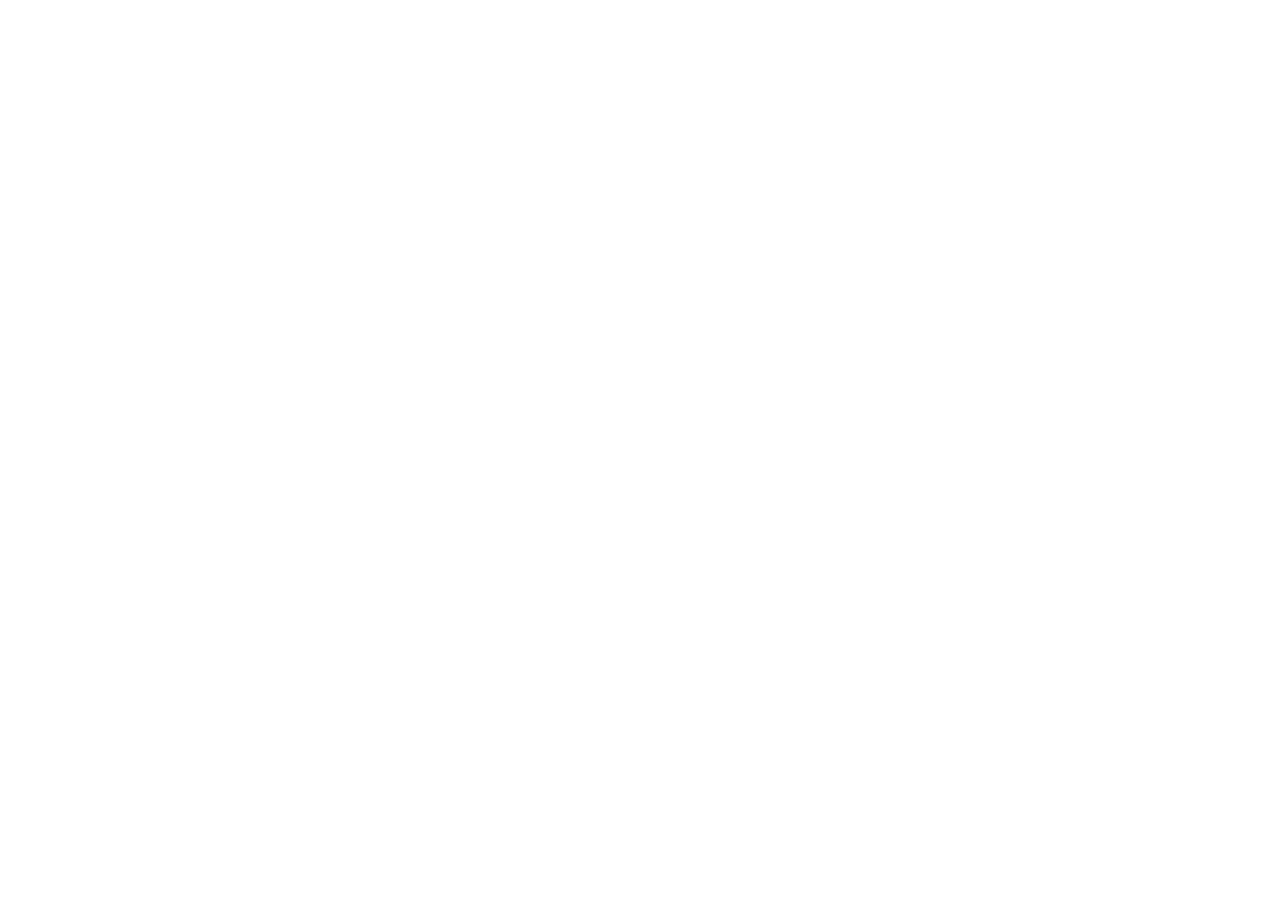
==== index.html @ 6ee4ad56 "1" ====
<!doctype html>
<html lang="en">
  <head>
    <meta charset="UTF-8" />
    <meta name="viewport" content="width=device-width, initial-scale=1.0" />
    <title>midterm</title>
    <link rel="stylesheet" href="style.css" />
  </head>
  <body></body>
</html>
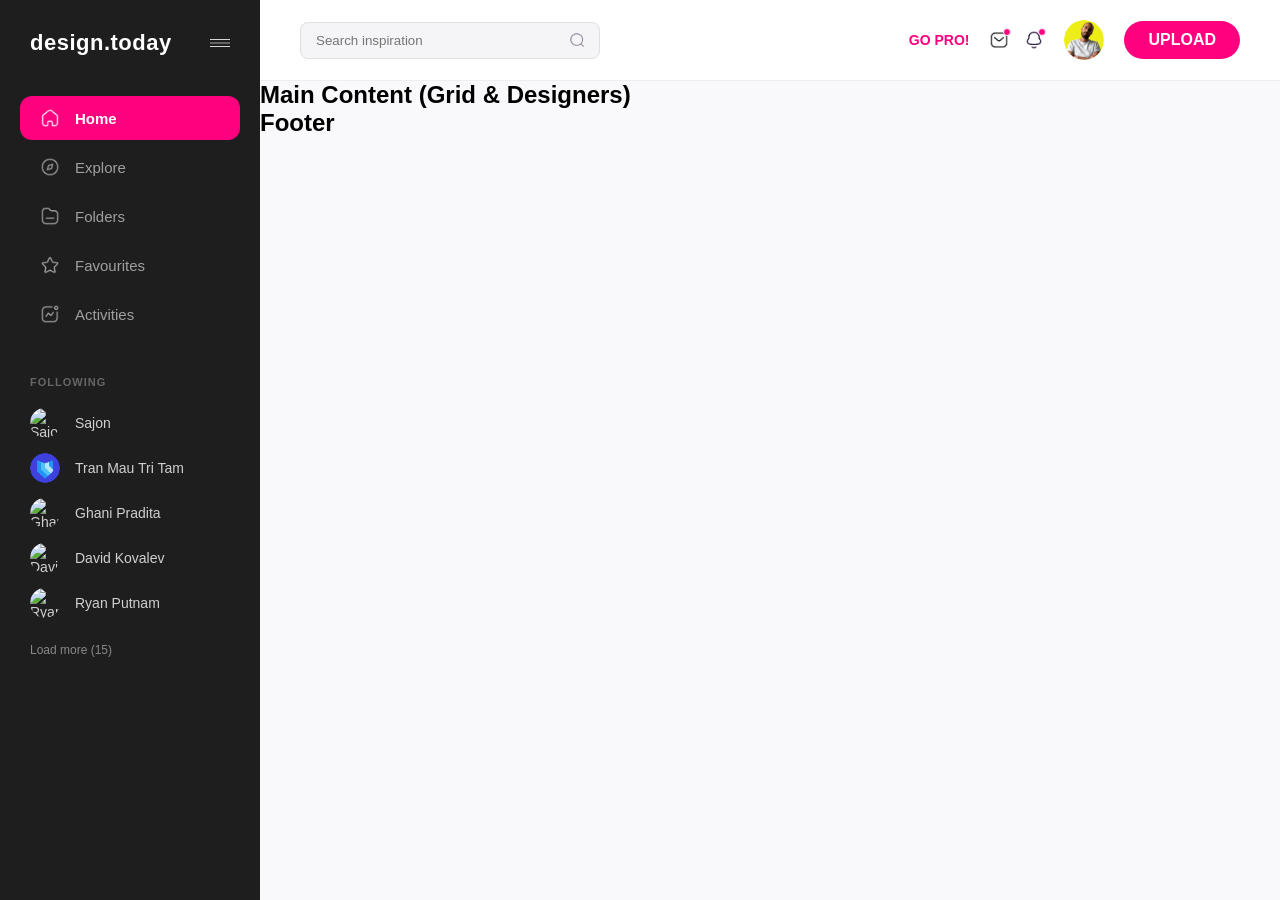
==== commit 9bbf900e: "2" ====
--- a/index.html
+++ b/index.html
@@ -3,8 +3,163 @@
   <head>
     <meta charset="UTF-8" />
     <meta name="viewport" content="width=device-width, initial-scale=1.0" />
-    <title>midterm</title>
+    <title>Design.today - Midterm Project</title>
+
+    <meta
+      name="description"
+      content="Discover the best UI/UX design components, mobile applications, and top designers around the world on Design.today."
+    />
+    <meta
+      name="keywords"
+      content="design, ui, ux, web design, app design, top designers, inspiration"
+    />
+    <meta name="robots" content="index, follow" />
+
+    <meta property="og:type" content="website" />
+    <meta property="og:url" content="https://design.today/" />
+    <!-- დიზაინ თუდეიში მერე უნდა დავამატო ფოტოს ლინკი არ დამავიწყდეს -->
+    <meta property="og:title" content="Design.today - Midterm Project" />
+    <meta
+      property="og:description"
+      content="Discover the best UI/UX design components, mobile applications, and top designers around the world."
+    />
+    <meta
+      property="og:image"
+      content="https://design.today/assets/preview.jpg"
+    />
+    <meta property="og:site_name" content="Design.today" />
+
     <link rel="stylesheet" href="style.css" />
   </head>
-  <body></body>
+  <body>
+    <div class="page-container">
+      <aside class="sidebar">
+        <div class="logo-wrapper">
+          <h2 class="logo">design.today</h2>
+          <img src="images/menu-icon.png" alt="menu" class="menu-icon" />
+        </div>
+        <nav class="main-nav">
+          <ul>
+            <li>
+              <a href="#" class="active">
+                <img src="images/home.png" alt="home" />
+                <span>Home</span>
+              </a>
+            </li>
+            <li>
+              <a href="#">
+                <img src="images/explore.png" alt="explore" />
+                <span>Explore</span>
+              </a>
+            </li>
+            <li>
+              <a href="#">
+                <img src="images/folders.png" alt="folders" />
+                <span>Folders</span>
+              </a>
+            </li>
+            <li>
+              <a href="#">
+                <img src="images/favourites.png" alt="favourites" />
+                <span>Favourites</span>
+              </a>
+            </li>
+            <li>
+              <a href="#">
+                <img src="images/activities.png" alt="activities" />
+                <span>Activities</span>
+              </a>
+            </li>
+          </ul>
+        </nav>
+        <div class="following-section">
+          <h3 class="section-title">FOLLOWING</h3>
+          <ul>
+            <li>
+              <a href="#">
+                <img src="images/sajon.png" alt="Sajon" />
+                <span>Sajon</span>
+              </a>
+            </li>
+            <li>
+              <a href="#">
+                <img src="images/tran.png" alt="tran" />
+                <span>Tran Mau Tri Tam</span>
+              </a>
+            </li>
+            <li>
+              <a href="#">
+                <img src="images/ghani.png" alt="Ghani" />
+                <span>Ghani Pradita</span>
+              </a>
+            </li>
+            <li>
+              <a href="#">
+                <img src="images/david.png" alt="David" />
+                <span>David Kovalev</span>
+              </a>
+            </li>
+            <li>
+              <a href="#">
+                <img src="images/ryan.png" alt="Ryan" />
+                <span>Ryan Putnam</span>
+              </a>
+            </li>
+          </ul>
+          <a href="#" class="load-more">Load more (15)</a>
+        </div>
+      </aside>
+
+      <div class="content-wrapper">
+        <header class="top-header">
+          <div class="search-box">
+            <input type="text" placeholder="Search inspiration" />
+            <img
+              src="images/searchicon.png"
+              alt="searchicon"
+              class="search-icon-img"
+            />
+          </div>
+
+          <div class="header-actions">
+            <a href="#" class="go-pro-link">GO PRO!</a>
+
+            <!-- გო პროს რომ ვაჭერ მეორე გვერდზე უნდა გადადიოდეს არ დამავიწყდეს!! -->
+
+            <div class="header-icons">
+              <a href="#" class="icon-link notification-wrapper">
+                <img src="images/mail.png" alt="mail" />
+                <span class="badge"></span>
+              </a>
+
+              <a href="#" class="icon-link notification-wrapper">
+                <img src="images/ring.png" alt="ring" />
+                <span class="badge"></span>
+              </a>
+            </div>
+
+            <img
+              src="images/avatar.png"
+              alt="User Profile"
+              class="user-avatar"
+            />
+            <label for="file-upload" class="upload-btn">UPLOAD</label>
+            <input
+              type="file"
+              id="file-upload"
+              accept="image/*"
+              style="display: none"
+            />
+          </div>
+        </header>
+        <main class="main-content">
+          <h2>Main Content (Grid & Designers)</h2>
+        </main>
+
+        <footer class="main-footer">
+          <h2>Footer</h2>
+        </footer>
+      </div>
+    </div>
+  </body>
 </html>
--- a/style.css
+++ b/style.css
@@ -0,0 +1,228 @@
+* {
+  padding: 0;
+  margin: 0;
+  box-sizing: border-box;
+}
+
+.page-container {
+  display: flex;
+  min-height: 100vh;
+  font-family: sans-serif;
+}
+.sidebar {
+  width: 260px;
+  background-color: #1e1e1f;
+  color: #ffffff;
+  padding: 30px 20px;
+  display: flex;
+  flex-direction: column;
+  .logo-wrapper {
+    display: flex;
+    justify-content: space-between;
+    align-items: center;
+    margin-bottom: 40px;
+    padding: 0 10px;
+
+    .logo {
+      font-size: 22px;
+      font-weight: bold;
+      letter-spacing: 0.5px;
+    }
+    .menu-icon {
+      width: 20px;
+      cursor: pointer;
+    }
+  }
+  .main-nav {
+    ul {
+      list-style: none;
+      display: flex;
+      flex-direction: column;
+      gap: 5px;
+      li {
+        a {
+          display: flex;
+          align-items: center;
+          gap: 15px;
+          text-decoration: none;
+          color: #a0a0a0;
+          font-size: 15px;
+          padding: 12px 20px;
+          border-radius: 12px;
+          transition: all 0.3s ease;
+          img {
+            width: 20px;
+            height: 20px;
+            opacity: 0.6;
+          }
+          &:hover {
+            color: #ffffff;
+            background-color: #2a2a2c;
+            img {
+              opacity: 1;
+            }
+          }
+          &.active {
+            background-color: #ff007f;
+            color: #ffffff;
+            font-weight: bold;
+            img {
+              opacity: 1;
+              filter: brightness(0) invert(1);
+            }
+          }
+        }
+      }
+    }
+  }
+  .following-section {
+    margin-top: 40px;
+    padding: 0 10px;
+    .section-title {
+      font-size: 11px;
+      color: #666666;
+      margin-bottom: 20px;
+      letter-spacing: 1px;
+    }
+    ul {
+      list-style: none;
+      display: flex;
+      flex-direction: column;
+      gap: 15px;
+      li {
+        a {
+          display: flex;
+          align-items: center;
+          gap: 15px;
+          text-decoration: none;
+          color: #d0d0d0;
+          font-size: 14px;
+          transition: color 0.2s;
+          img {
+            width: 30px;
+            height: 30px;
+            border-radius: 50%;
+            object-fit: cover;
+          }
+          &:hover {
+            color: #ffffff;
+          }
+        }
+      }
+    }
+    .load-more {
+      display: inline-block;
+      margin-top: 25px;
+      color: #888888;
+      font-size: 12px;
+      text-decoration: none;
+      transition: color 0.2s;
+      &:hover {
+        color: #ffffff;
+      }
+    }
+  }
+}
+
+.content-wrapper {
+  flex: 1;
+  display: flex;
+  flex-direction: column;
+  background-color: #f9f9fb;
+}
+
+.top-header {
+  display: flex;
+  justify-content: space-between;
+  align-items: center;
+  padding: 20px 40px;
+  background-color: #ffffff;
+  border-bottom: 1px solid #eeeeee;
+
+  .search-box {
+    position: relative;
+    display: flex;
+    align-items: center;
+
+    input {
+      width: 300px;
+      padding: 10px 40px 10px 15px;
+      border: 1px solid #e0e0e0;
+      border-radius: 8px;
+      background-color: #f5f5f7;
+      outline: none;
+    }
+
+    .search-icon-img {
+      position: absolute;
+      right: 15px;
+      width: 16px;
+      height: 16px;
+      opacity: 0.5;
+    }
+  }
+
+  .header-actions {
+    display: flex;
+    align-items: center;
+    gap: 20px;
+
+    .go-pro-link {
+      color: #ff007f;
+      text-decoration: none;
+      font-weight: bold;
+      font-size: 14px;
+    }
+
+    .header-icons {
+      display: flex;
+      align-items: center;
+      gap: 15px;
+
+      .icon-link {
+        img {
+          width: 20px;
+          height: auto;
+          display: block;
+        }
+      }
+
+      .notification-wrapper {
+        position: relative;
+
+        .badge {
+          position: absolute;
+          top: -2px;
+          right: -2px;
+          width: 8px;
+          height: 8px;
+          background-color: #ff007f;
+          border-radius: 50%;
+          border: 1px solid #ffffff;
+        }
+      }
+    }
+
+    .user-avatar {
+      width: 40px;
+      height: 40px;
+      border-radius: 50%;
+      object-fit: cover;
+    }
+
+    .upload-btn {
+      background-color: #ff007f;
+      color: white;
+      border: none;
+      padding: 10px 24px;
+      border-radius: 20px;
+      font-weight: bold;
+      cursor: pointer;
+      transition: background 0.2s;
+
+      &:hover {
+        background-color: #e0006c;
+      }
+    }
+  }
+}
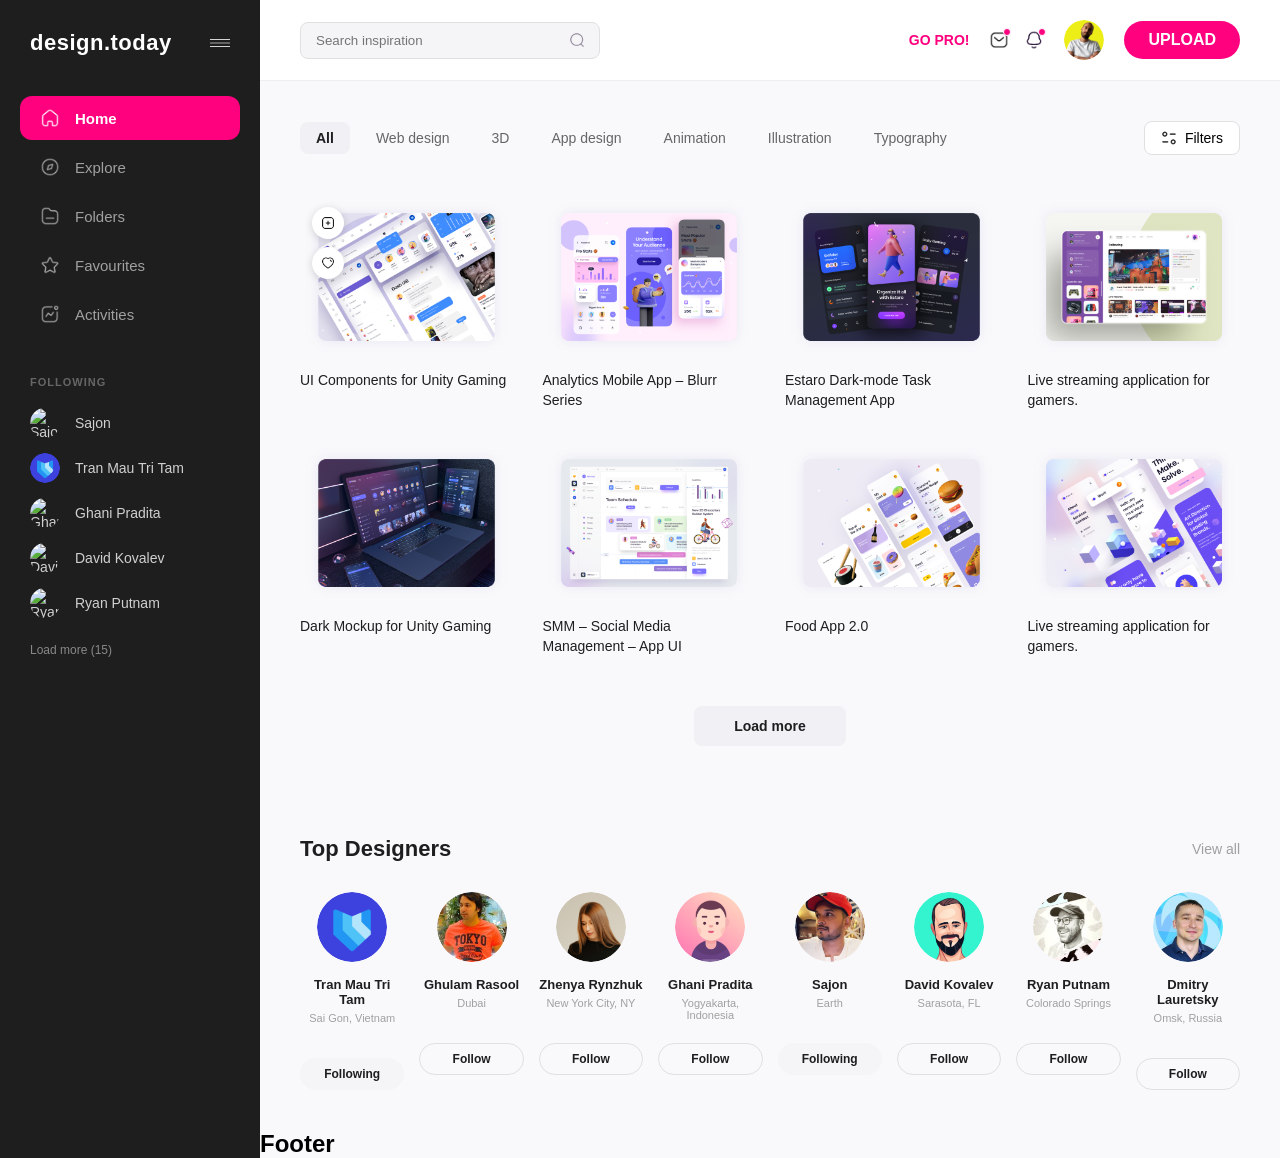
==== commit c193c72b: "დავამთავრე ჰედერი და მეინი" ====
--- a/index.html
+++ b/index.html
@@ -153,9 +153,145 @@
           </div>
         </header>
         <main class="main-content">
-          <h2>Main Content (Grid & Designers)</h2>
+          <div class="filters-bar">
+            <ul class="categories">
+              <li><a href="#" class="active">All</a></li>
+              <li><a href="#">Web design</a></li>
+              <li><a href="#">3D</a></li>
+              <li><a href="#">App design</a></li>
+              <li><a href="#">Animation</a></li>
+              <li><a href="#">Illustration</a></li>
+              <li><a href="#">Typography</a></li>
+            </ul>
+            <button class="filters-btn">
+              <img src="images/filter-icon.png" alt="Filters" /> Filters
+            </button>
+          </div>
+          <div class="projects-grid">
+            <div class="project-card">
+              <div class="image-container">
+                <img src="images/project1.png" alt="UI Components" />
+                <div class="card-actions">
+                  <button class="action-btn">
+                    <img src="images/plus-icon.png" alt="Add" />
+                  </button>
+                  <button class="action-btn">
+                    <img src="images/heart-icon.png" alt="Like" />
+                  </button>
+                </div>
+              </div>
+              <p class="project-title">UI Components for Unity Gaming</p>
+            </div>
+            <div class="project-card">
+              <div class="image-container">
+                <img src="images/project2.png" alt="Analytics Mobile App" />
+              </div>
+              <p class="project-title">Analytics Mobile App – Blurr Series</p>
+            </div>
+            <div class="project-card">
+              <div class="image-container">
+                <img src="images/project3.png" alt="Task Management App" />
+              </div>
+              <p class="project-title">Estaro Dark-mode Task Management App</p>
+            </div>
+            <div class="project-card">
+              <div class="image-container">
+                <img src="images/project4.png" alt="Live streaming app" />
+              </div>
+              <p class="project-title">
+                Live streaming application for gamers.
+              </p>
+            </div>
+            <div class="project-card">
+              <div class="image-container">
+                <img src="images/project5.png" alt="Dark Mockup" />
+              </div>
+              <p class="project-title">Dark Mockup for Unity Gaming</p>
+            </div>
+            <div class="project-card">
+              <div class="image-container">
+                <img src="images/project6.png" alt="Social Media Management" />
+              </div>
+              <p class="project-title">
+                SMM – Social Media Management – App UI
+              </p>
+            </div>
+            <div class="project-card">
+              <div class="image-container">
+                <img src="images/project7.png" alt="Food App" />
+              </div>
+              <p class="project-title">Food App 2.0</p>
+            </div>
+            <div class="project-card">
+              <div class="image-container">
+                <img src="images/project8.png" alt="Live streaming" />
+              </div>
+              <p class="project-title">
+                Live streaming application for gamers.
+              </p>
+            </div>
+          </div>
+          <div class="load-more-container">
+            <button class="btn-load-more">Load more</button>
+          </div>
+          <section class="top-designers">
+            <div class="section-header">
+              <h2>Top Designers</h2>
+              <a href="#" class="view-all">View all</a>
+            </div>
+
+            <div class="designers-list">
+              <div class="designer-card">
+                <img src="images/designer1.png" alt="Tran Mau Tri Tam" />
+                <h4>Tran Mau Tri Tam</h4>
+                <p>Sai Gon, Vietnam</p>
+                <button class="btn-following">Following</button>
+              </div>
+              <div class="designer-card">
+                <img src="images/designer2.png" alt="Ghulam Rasool" />
+                <h4>Ghulam Rasool</h4>
+                <p>Dubai</p>
+                <button class="btn-follow">Follow</button>
+              </div>
+              <div class="designer-card">
+                <img src="images/designer3.png" alt="Zhenya Rynzhuk" />
+                <h4>Zhenya Rynzhuk</h4>
+                <p>New York City, NY</p>
+                <button class="btn-follow">Follow</button>
+              </div>
+              <div class="designer-card">
+                <img src="images/designer4.png" alt="Ghani Pradita" />
+                <h4>Ghani Pradita</h4>
+                <p>Yogyakarta, Indonesia</p>
+                <button class="btn-follow">Follow</button>
+              </div>
+              <div class="designer-card">
+                <img src="images/designer5.png" alt="Sajon" />
+                <h4>Sajon</h4>
+                <p>Earth</p>
+                <button class="btn-following">Following</button>
+              </div>
+              <div class="designer-card">
+                <img src="images/designer6.png" alt="David Kovalev" />
+                <h4>David Kovalev</h4>
+                <p>Sarasota, FL</p>
+                <button class="btn-follow">Follow</button>
+              </div>
+              <div class="designer-card">
+                <img src="images/designer7.png" alt="Ryan Putnam" />
+                <h4>Ryan Putnam</h4>
+                <p>Colorado Springs</p>
+                <button class="btn-follow">Follow</button>
+              </div>
+              <div class="designer-card">
+                <img src="images/designer8.png" alt="Dmitry Lauretsky" />
+                <h4>Dmitry Lauretsky</h4>
+                <p>Omsk, Russia</p>
+                <button class="btn-follow">Follow</button>
+              </div>
+            </div>
+          </section>
         </main>
-
         <footer class="main-footer">
           <h2>Footer</h2>
         </footer>
--- a/style.css
+++ b/style.css
@@ -9,6 +9,7 @@
   min-height: 100vh;
   font-family: sans-serif;
 }
+
 .sidebar {
   width: 260px;
   background-color: #1e1e1f;
@@ -16,6 +17,7 @@
   padding: 30px 20px;
   display: flex;
   flex-direction: column;
+
   .logo-wrapper {
     display: flex;
     justify-content: space-between;
@@ -28,17 +30,20 @@
       font-weight: bold;
       letter-spacing: 0.5px;
     }
+
     .menu-icon {
       width: 20px;
       cursor: pointer;
     }
   }
+
   .main-nav {
     ul {
       list-style: none;
       display: flex;
       flex-direction: column;
       gap: 5px;
+
       li {
         a {
           display: flex;
@@ -50,22 +55,27 @@
           padding: 12px 20px;
           border-radius: 12px;
           transition: all 0.3s ease;
+
           img {
             width: 20px;
             height: 20px;
             opacity: 0.6;
           }
+
           &:hover {
             color: #ffffff;
             background-color: #2a2a2c;
+
             img {
               opacity: 1;
             }
           }
+
           &.active {
             background-color: #ff007f;
             color: #ffffff;
             font-weight: bold;
+
             img {
               opacity: 1;
               filter: brightness(0) invert(1);
@@ -75,20 +85,24 @@
       }
     }
   }
+
   .following-section {
     margin-top: 40px;
     padding: 0 10px;
+
     .section-title {
       font-size: 11px;
       color: #666666;
       margin-bottom: 20px;
       letter-spacing: 1px;
     }
+
     ul {
       list-style: none;
       display: flex;
       flex-direction: column;
       gap: 15px;
+
       li {
         a {
           display: flex;
@@ -98,18 +112,21 @@
           color: #d0d0d0;
           font-size: 14px;
           transition: color 0.2s;
+
           img {
             width: 30px;
             height: 30px;
             border-radius: 50%;
             object-fit: cover;
           }
+
           &:hover {
             color: #ffffff;
           }
         }
       }
     }
+
     .load-more {
       display: inline-block;
       margin-top: 25px;
@@ -117,6 +134,7 @@
       font-size: 12px;
       text-decoration: none;
       transition: color 0.2s;
+
       &:hover {
         color: #ffffff;
       }
@@ -179,12 +197,10 @@
       align-items: center;
       gap: 15px;
 
-      .icon-link {
-        img {
-          width: 20px;
-          height: auto;
-          display: block;
-        }
+      .icon-link img {
+        width: 20px;
+        height: auto;
+        display: block;
       }
 
       .notification-wrapper {
@@ -226,3 +242,228 @@
     }
   }
 }
+.main-content {
+  padding: 40px;
+  display: flex;
+  flex-direction: column;
+  gap: 40px;
+
+  .filters-bar {
+    display: flex;
+    justify-content: space-between;
+    align-items: center;
+
+    .categories {
+      list-style: none;
+      display: flex;
+      gap: 10px;
+
+      li a {
+        text-decoration: none;
+        color: #666666;
+        font-size: 14px;
+        font-weight: 500;
+        padding: 8px 16px;
+        border-radius: 8px;
+        transition:
+          background-color 0.2s,
+          color 0.2s;
+
+        &.active {
+          background-color: #f0f0f5;
+          color: #1e1e1f;
+          font-weight: bold;
+        }
+
+        &:hover:not(.active) {
+          color: #1e1e1f;
+          background-color: #f9f9fb;
+        }
+      }
+    }
+
+    .filters-btn {
+      display: flex;
+      align-items: center;
+      gap: 8px;
+      background-color: #ffffff;
+      border: 1px solid #e0e0e0;
+      padding: 8px 16px;
+      border-radius: 8px;
+      font-size: 14px;
+      cursor: pointer;
+
+      img {
+        width: 16px;
+      }
+    }
+  }
+
+  .projects-grid {
+    display: grid;
+    grid-template-columns: repeat(4, 1fr);
+    gap: 30px;
+
+    .project-card {
+      display: flex;
+      flex-direction: column;
+
+      .image-container {
+        width: 100%;
+        position: relative;
+        border-radius: 12px;
+        overflow: hidden;
+
+        img {
+          width: 100%;
+          height: 100%;
+          display: block;
+          object-fit: cover;
+        }
+
+        .card-actions {
+          position: absolute;
+          top: 12px;
+          left: 12px;
+          z-index: 10;
+          display: flex;
+          flex-direction: column;
+          gap: 8px;
+
+          .action-btn {
+            width: 32px;
+            height: 32px;
+            border-radius: 50%;
+            background-color: #ffffff;
+            border: none;
+            display: flex;
+            align-items: center;
+            justify-content: center;
+            cursor: pointer;
+            box-shadow: 0 2px 8px rgba(0, 0, 0, 0.15);
+            transition: transform 0.2s ease;
+
+            img {
+              width: 14px;
+              height: 14px;
+            }
+
+            &:hover {
+              transform: scale(1.1);
+            }
+          }
+        }
+      }
+
+      .project-title {
+        margin-top: 12px;
+        font-size: 14px;
+        color: #1e1e1f;
+        font-weight: 500;
+        line-height: 1.4;
+      }
+    }
+  }
+
+  .load-more-container {
+    display: flex;
+    justify-content: center;
+    margin-top: 10px;
+
+    .btn-load-more {
+      background-color: #f0f0f5;
+      border: none;
+      padding: 12px 40px;
+      border-radius: 8px;
+      font-weight: 600;
+      color: #1e1e1f;
+      cursor: pointer;
+      font-size: 14px;
+      transition: background-color 0.2s;
+
+      &:hover {
+        background-color: #e0e0e5;
+      }
+    }
+  }
+
+  .top-designers {
+    padding-top: 40px;
+    margin-top: 10px;
+
+    .section-header {
+      display: flex;
+      justify-content: space-between;
+      align-items: center;
+      margin-bottom: 30px;
+
+      h2 {
+        font-size: 22px;
+        color: #1e1e1f;
+      }
+
+      .view-all {
+        color: #a0a0a0;
+        text-decoration: none;
+        font-size: 14px;
+      }
+    }
+
+    .designers-list {
+      display: flex;
+      justify-content: space-between;
+      gap: 15px;
+
+      .designer-card {
+        display: flex;
+        flex-direction: column;
+        align-items: center;
+        text-align: center;
+        flex: 1;
+
+        img {
+          width: 70px;
+          height: 70px;
+          border-radius: 50%;
+          object-fit: cover;
+          margin-bottom: 15px;
+        }
+
+        h4 {
+          font-size: 13px;
+          color: #1e1e1f;
+          margin-bottom: 5px;
+          font-weight: bold;
+        }
+
+        p {
+          font-size: 11px;
+          color: #a0a0a0;
+          margin-bottom: 20px;
+          min-height: 26px;
+        }
+
+        button {
+          width: 100%;
+          padding: 8px 0;
+          border-radius: 20px;
+          font-size: 12px;
+          font-weight: bold;
+          cursor: pointer;
+
+          &.btn-follow {
+            background-color: transparent;
+            border: 1px solid #e0e0e0;
+            color: #1e1e1f;
+          }
+
+          &.btn-following {
+            background-color: #f5f5f7;
+            border: 1px solid transparent;
+            color: #1e1e1f;
+          }
+        }
+      }
+    }
+  }
+}
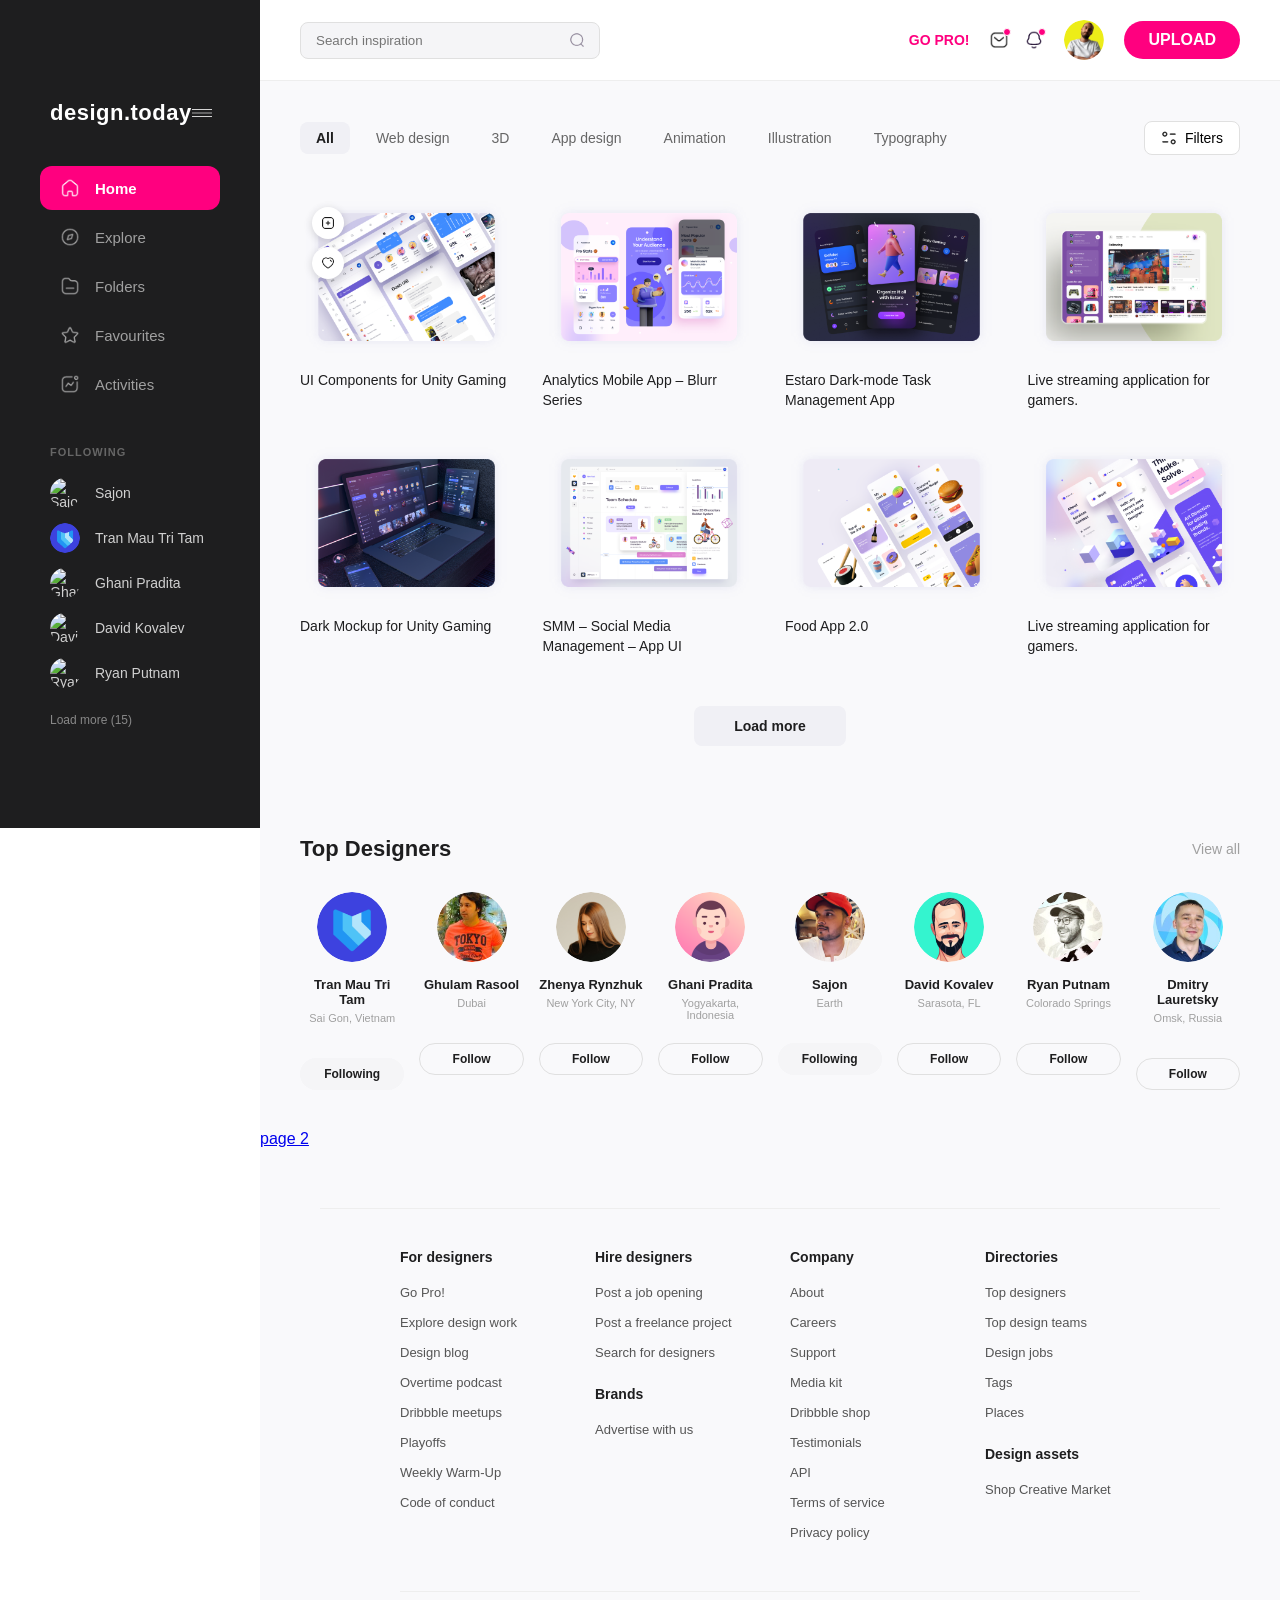
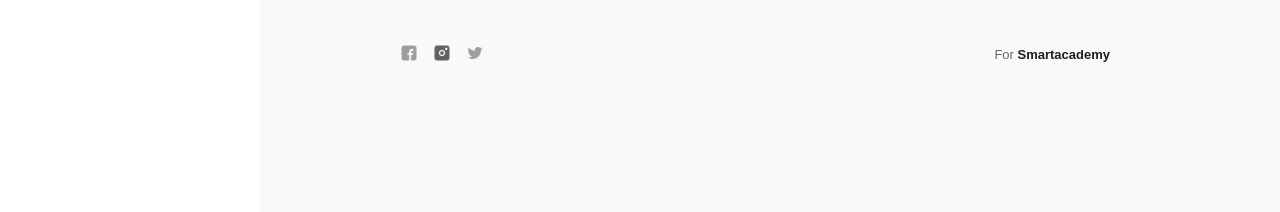
==== commit 265faee7: "test" ====
--- a/index.html
+++ b/index.html
@@ -16,17 +16,17 @@
     <meta name="robots" content="index, follow" />
 
     <meta property="og:type" content="website" />
-    <meta property="og:url" content="https://design.today/" />
+    <meta
+      property="og:url"
+      content="https://github.com/bekamchedlishvili/midterm"
+    />
     <!-- დიზაინ თუდეიში მერე უნდა დავამატო ფოტოს ლინკი არ დამავიწყდეს -->
     <meta property="og:title" content="Design.today - Midterm Project" />
     <meta
       property="og:description"
       content="Discover the best UI/UX design components, mobile applications, and top designers around the world."
     />
-    <meta
-      property="og:image"
-      content="https://design.today/assets/preview.jpg"
-    />
+    <meta property="og:image" content="images/11.jpg" />
     <meta property="og:site_name" content="Design.today" />
 
     <link rel="stylesheet" href="style.css" />
@@ -292,8 +292,77 @@
             </div>
           </section>
         </main>
+        <a class="page2" href="page2.html">page 2</a>
         <footer class="main-footer">
-          <h2>Footer</h2>
+          <div class="footer-columns">
+            <div class="footer-col">
+              <h4>For designers</h4>
+              <ul>
+                <li><a href="#">Go Pro!</a></li>
+                <li><a href="#">Explore design work</a></li>
+                <li><a href="#">Design blog</a></li>
+                <li><a href="#">Overtime podcast</a></li>
+                <li><a href="#">Dribbble meetups</a></li>
+                <li><a href="#">Playoffs</a></li>
+                <li><a href="#">Weekly Warm-Up</a></li>
+                <li><a href="#">Code of conduct</a></li>
+              </ul>
+            </div>
+
+            <div class="footer-col">
+              <h4>Hire designers</h4>
+              <ul>
+                <li><a href="#">Post a job opening</a></li>
+                <li><a href="#">Post a freelance project</a></li>
+                <li><a href="#">Search for designers</a></li>
+              </ul>
+              <h4 class="sub-header">Brands</h4>
+              <ul>
+                <li><a href="#">Advertise with us</a></li>
+              </ul>
+            </div>
+
+            <div class="footer-col">
+              <h4>Company</h4>
+              <ul>
+                <li><a href="#">About</a></li>
+                <li><a href="#">Careers</a></li>
+                <li><a href="#">Support</a></li>
+                <li><a href="#">Media kit</a></li>
+                <li><a href="#">Dribbble shop</a></li>
+                <li><a href="#">Testimonials</a></li>
+                <li><a href="#">API</a></li>
+                <li><a href="#">Terms of service</a></li>
+                <li><a href="#">Privacy policy</a></li>
+              </ul>
+            </div>
+
+            <div class="footer-col">
+              <h4>Directories</h4>
+              <ul>
+                <li><a href="#">Top designers</a></li>
+                <li><a href="#">Top design teams</a></li>
+                <li><a href="#">Design jobs</a></li>
+                <li><a href="#">Tags</a></li>
+                <li><a href="#">Places</a></li>
+              </ul>
+              <h4 class="sub-header">Design assets</h4>
+              <ul>
+                <li><a href="#">Shop Creative Market</a></li>
+              </ul>
+            </div>
+          </div>
+
+          <div class="footer-bottom">
+            <div class="social-icons">
+              <a href="#"><img src="images/facebook.png" alt="Facebook" /></a>
+              <a href="#"><img src="images/instagram.png" alt="Instagram" /></a>
+              <a href="#"><img src="images/twitter.png" alt="Twitter" /></a>
+            </div>
+            <div class="footer-credits">
+              <span>For <strong>Smartacademy</strong></span>
+            </div>
+          </div>
         </footer>
       </div>
     </div>
--- a/style.css
+++ b/style.css
@@ -14,9 +14,10 @@
   width: 260px;
   background-color: #1e1e1f;
   color: #ffffff;
-  padding: 30px 20px;
+  padding: 100px 40px;
   display: flex;
   flex-direction: column;
+  align-self: flex-start;
 
   .logo-wrapper {
     display: flex;
@@ -467,3 +468,82 @@
     }
   }
 }
+.main-footer {
+  margin: 60px;
+  padding: 40px 80px;
+  border-top: 1px solid #eeeeee;
+
+  .footer-columns {
+    display: grid;
+    grid-template-columns: repeat(4, 1fr);
+    gap: 40px;
+    margin-bottom: 50px;
+
+    .footer-col {
+      h4 {
+        font-size: 14px;
+        font-weight: bold;
+        color: #1e1e1f;
+        margin-bottom: 18px;
+
+        &.sub-header {
+          margin-top: 25px;
+        }
+      }
+
+      ul {
+        list-style: none;
+        display: flex;
+        flex-direction: column;
+        gap: 12px;
+
+        li a {
+          text-decoration: none;
+          color: #555555;
+          font-size: 13px;
+          transition: color 0.2s;
+
+          &:hover {
+            color: #1e1e1f;
+          }
+        }
+      }
+    }
+  }
+
+  .footer-bottom {
+    border-top: 1px solid #eeeeee;
+    padding-top: 25px;
+    padding-bottom: 20px;
+    display: flex;
+    justify-content: space-between;
+    align-items: center;
+
+    .social-icons {
+      display: flex;
+      gap: 15px;
+      align-items: center;
+
+      a img {
+        width: 18px;
+        height: 18px;
+        opacity: 0.7;
+        transition: opacity 0.2s ease;
+
+        &:hover {
+          opacity: 1;
+        }
+      }
+    }
+
+    .footer-credits {
+      padding: 30px;
+      font-size: 13px;
+      color: #666666;
+
+      strong {
+        color: #1e1e1f;
+      }
+    }
+  }
+}
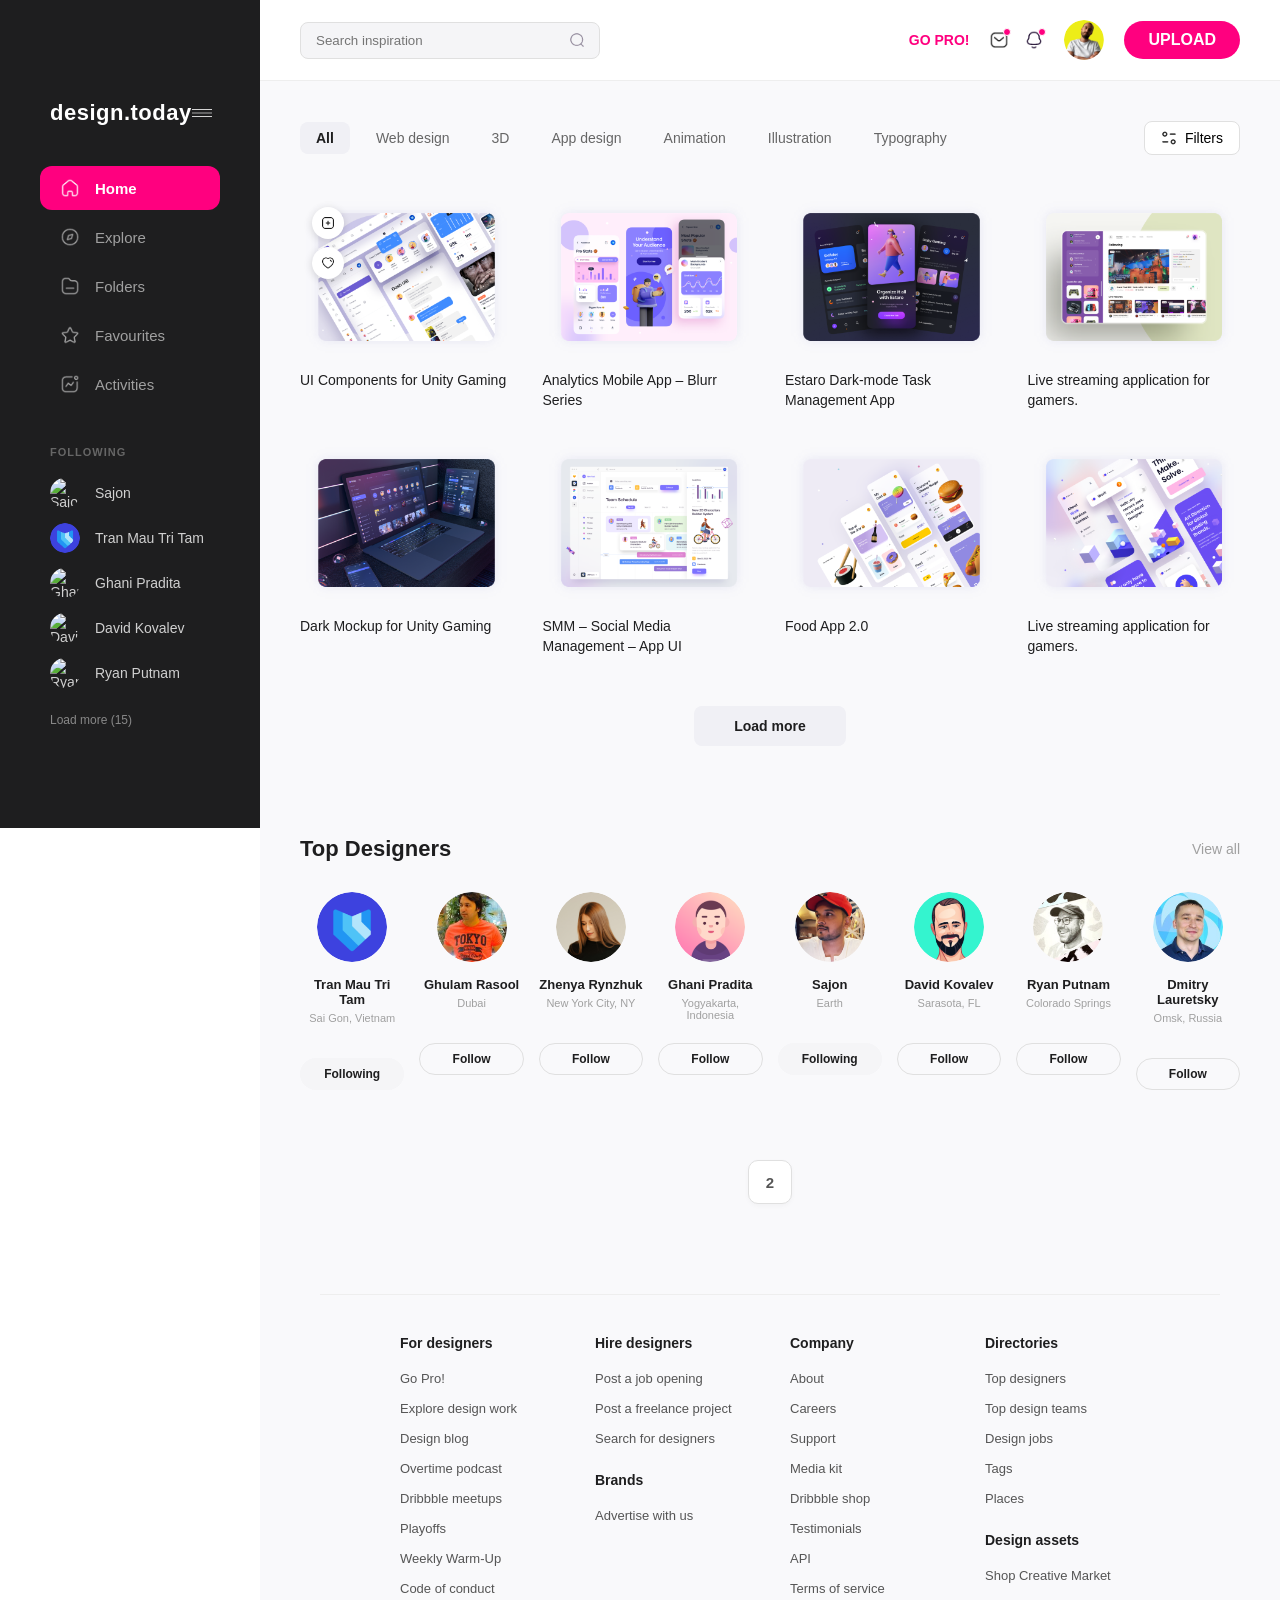
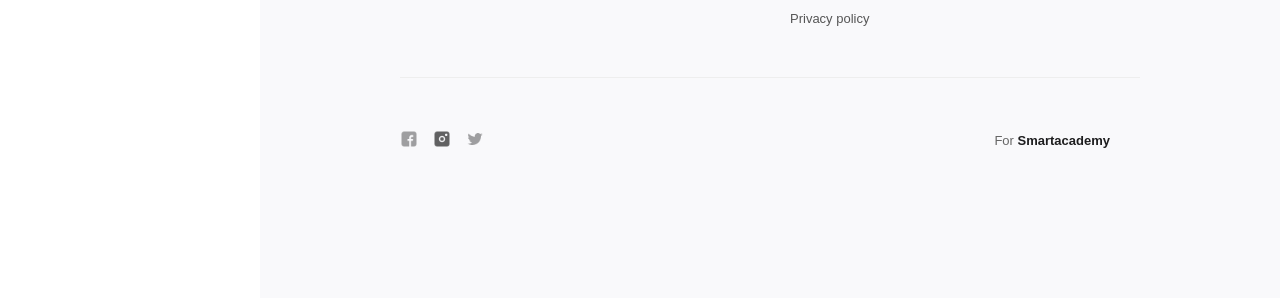
==== commit 25b619b2: "doing page 2" ====
--- a/index.html
+++ b/index.html
@@ -27,6 +27,7 @@
       content="Discover the best UI/UX design components, mobile applications, and top designers around the world."
     />
     <meta property="og:image" content="images/11.jpg" />
+    <meta property="og:image:alt" content="Midterm Project Preview" />
     <meta property="og:site_name" content="Design.today" />
 
     <link rel="stylesheet" href="style.css" />
@@ -41,7 +42,10 @@
         <nav class="main-nav">
           <ul>
             <li>
-              <a href="#" class="active">
+              <a
+                href="https://bekamchedlishvili.github.io/midterm/"
+                class="active"
+              >
                 <img src="images/home.png" alt="home" />
                 <span>Home</span>
               </a>
@@ -122,9 +126,7 @@
           </div>
 
           <div class="header-actions">
-            <a href="#" class="go-pro-link">GO PRO!</a>
-
-            <!-- გო პროს რომ ვაჭერ მეორე გვერდზე უნდა გადადიოდეს არ დამავიწყდეს!! -->
+            <a href="page2.html" class="go-pro-link">GO PRO!</a>
 
             <div class="header-icons">
               <a href="#" class="icon-link notification-wrapper">
@@ -292,7 +294,9 @@
             </div>
           </section>
         </main>
-        <a class="page2" href="page2.html">page 2</a>
+        <div class="page-2">
+          <a class="page2" href="page2.html">2</a>
+        </div>
         <footer class="main-footer">
           <div class="footer-columns">
             <div class="footer-col">
--- a/style.css
+++ b/style.css
@@ -547,3 +547,37 @@
     }
   }
 }
+.page-2 {
+  display: flex;
+  justify-content: center;
+  margin: 30px 0;
+
+  .page2 {
+    display: inline-flex;
+    align-items: center;
+    justify-content: center;
+    width: 44px;
+    height: 44px;
+    text-decoration: none;
+    font-size: 15px;
+    font-weight: 600;
+    color: #555555;
+    background-color: #ffffff;
+    border: 1px solid #e0e0e0;
+    border-radius: 10px;
+    box-shadow: 0 2px 5px rgba(0, 0, 0, 0.03);
+    transition: all 0.25s ease;
+
+    &:hover {
+      color: #ffffff;
+      background-color: #ff007f;
+      border-color: #ff007f;
+      transform: translateY(-2px);
+      box-shadow: 0 6px 15px rgba(255, 0, 127, 0.25);
+    }
+
+    &:active {
+      transform: translateY(0);
+    }
+  }
+}
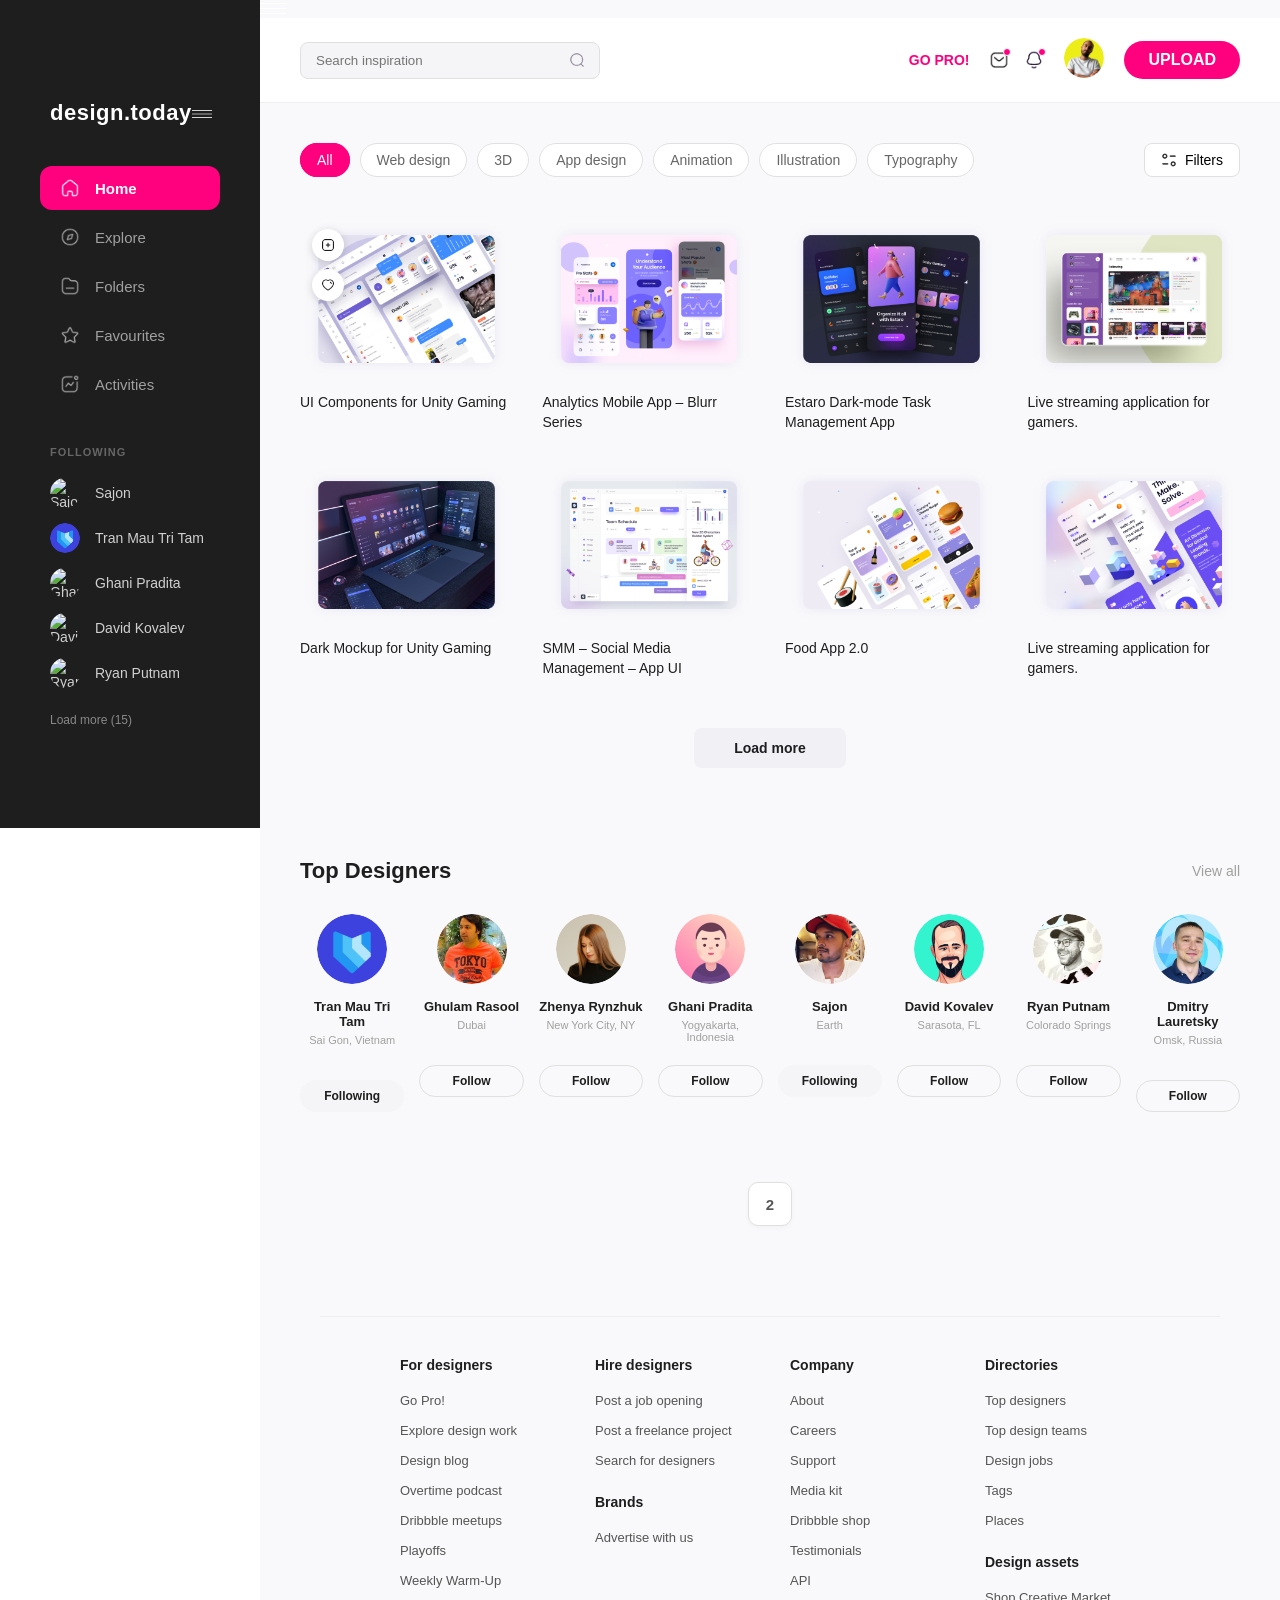
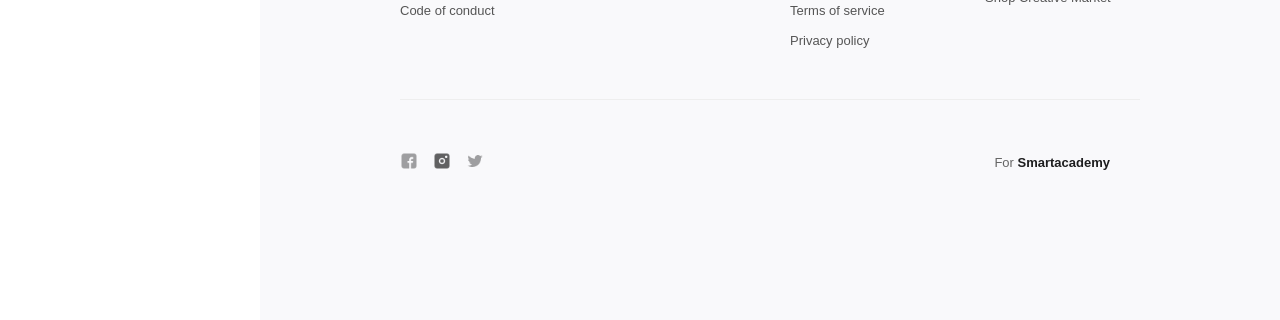
==== commit 671e2058: "მობილურ ვერსიაზე გადაყვანა გადაჩეკვა დარჩა" ====
--- a/index.html
+++ b/index.html
@@ -34,10 +34,15 @@
   </head>
   <body>
     <div class="page-container">
+      <input type="checkbox" id="menu-toggle" hidden />
+      <!-- მობ ვერს. -->
       <aside class="sidebar">
         <div class="logo-wrapper">
           <h2 class="logo">design.today</h2>
-          <img src="images/menu-icon.png" alt="menu" class="menu-icon" />
+          <label for="menu-toggle" class="menu-icon-btn">
+            <img src="images/menu-icon.png" alt="menu" class="menu-icon" />
+          </label>
+          <!-- მობ ვერს. -->
         </div>
         <nav class="main-nav">
           <ul>
@@ -115,6 +120,10 @@
       </aside>
 
       <div class="content-wrapper">
+        <label for="menu-toggle" class="mobile-menu-trigger">
+          <img src="images/menu-icon.png" alt="open menu" />
+        </label>
+        <!-- მობ ვერს. -->
         <header class="top-header">
           <div class="search-box">
             <input type="text" placeholder="Search inspiration" />
@@ -140,11 +149,14 @@
               </a>
             </div>
 
-            <img
-              src="images/avatar.png"
-              alt="User Profile"
-              class="user-avatar"
-            />
+            <a href="page2.html">
+              <img
+                src="images/avatar.png"
+                alt="User Profile"
+                class="user-avatar"
+              />
+            </a>
+
             <label for="file-upload" class="upload-btn">UPLOAD</label>
             <input
               type="file"
--- a/style.css
+++ b/style.css
@@ -4,10 +4,15 @@
   box-sizing: border-box;
 }
 
+@import url("https://fonts.googleapis.com/css2?family=Nunito+Sans:ital,opsz,wght@0,6..12,200..1000;1,6..12,200..1000&display=swap");
+
+body {
+  font-family: "Nunito Sans", sans-serif;
+}
+
 .page-container {
   display: flex;
   min-height: 100vh;
-  font-family: sans-serif;
 }
 
 .sidebar {
@@ -224,7 +229,7 @@
       width: 40px;
       height: 40px;
       border-radius: 50%;
-      object-fit: cover;
+      object-fit: scale-down;
     }
 
     .upload-btn {
@@ -265,20 +270,16 @@
         font-size: 14px;
         font-weight: 500;
         padding: 8px 16px;
-        border-radius: 8px;
-        transition:
-          background-color 0.2s,
-          color 0.2s;
-
-        &.active {
-          background-color: #f0f0f5;
-          color: #1e1e1f;
-          font-weight: bold;
-        }
-
-        &:hover:not(.active) {
-          color: #1e1e1f;
-          background-color: #f9f9fb;
+        border-radius: 20px;
+        background-color: #ffffff;
+        border: 1px solid #e0e0e0;
+        transition: all 0.2s ease;
+
+        &.active,
+        &:hover {
+          background-color: #ff007f;
+          color: #ffffff;
+          border-color: #ff007f;
         }
       }
     }
@@ -581,3 +582,242 @@
     }
   }
 }
+.orders-section {
+  padding: 40px 60px;
+  width: 100%;
+
+  .orders-table-wrapper {
+    width: 100%;
+    overflow-x: auto;
+  }
+
+  .orders-table {
+    width: 100%;
+    border-collapse: separate;
+    border-spacing: 0 4px;
+
+    th {
+      text-align: left;
+      padding: 16px 20px;
+      font-size: 14px;
+      font-weight: 600;
+      color: #222222;
+    }
+
+    td {
+      padding: 18px 20px;
+      font-size: 13px;
+      color: #a0a0a0;
+      border-bottom: 1px solid #f2f2f2;
+      transition: all 0.2s ease;
+    }
+
+    tr:hover:not(.row-highlighted):not(.row-active) td {
+      color: #555555;
+    }
+
+    tr.row-highlighted {
+      background-color: #f2f2f5;
+
+      td {
+        color: #111111;
+        font-weight: 600;
+        border-bottom: none;
+
+        &:first-child {
+          border-top-left-radius: 10px;
+          border-bottom-left-radius: 10px;
+        }
+
+        &:last-child {
+          border-top-right-radius: 10px;
+          border-bottom-right-radius: 10px;
+        }
+      }
+    }
+
+    tr.row-active {
+      td {
+        color: #ff007f;
+        font-weight: 500;
+      }
+    }
+  }
+}
+
+@media (max-width: 1024px) {
+  .sidebar {
+    width: 220px;
+    padding: 60px 20px;
+  }
+
+  .top-header {
+    flex-wrap: wrap;
+    padding: 20px;
+    gap: 20px;
+
+    .header-actions {
+      width: 100%;
+      order: 1;
+      justify-content: flex-end;
+    }
+
+    .search-box {
+      width: 100%;
+      order: 2;
+
+      input {
+        width: 100%;
+      }
+    }
+  }
+
+  .main-content {
+    padding: 25px;
+
+    .projects-grid {
+      grid-template-columns: repeat(2, 1fr);
+      gap: 20px;
+    }
+
+    .top-designers .designers-list {
+      display: grid;
+      grid-template-columns: repeat(4, 1fr);
+      gap: 15px;
+    }
+  }
+
+  .main-footer {
+    margin: 30px;
+    padding: 30px 20px;
+
+    .footer-columns {
+      grid-template-columns: repeat(2, 1fr);
+      gap: 30px;
+    }
+  }
+}
+
+@media (max-width: 768px) {
+  .page-container {
+    flex-direction: column;
+  }
+
+  .sidebar {
+    position: fixed;
+    top: 0;
+    left: 0;
+    height: 100vh;
+    width: 280px;
+    z-index: 999;
+    background-color: #1e1e1f;
+    transform: translateX(-100%);
+    transition: transform 0.3s ease-in-out;
+    box-shadow: 4px 0 20px rgba(0, 0, 0, 0.4);
+    overflow-y: auto;
+    padding: 40px 25px;
+  }
+
+  #menu-toggle:checked ~ .sidebar {
+    transform: translateX(0);
+  }
+
+  .mobile-menu-trigger {
+    padding: 15px;
+    display: flex;
+    align-items: center;
+    cursor: pointer;
+    margin-right: 15px;
+
+    img {
+      width: 24px;
+      height: 24px;
+      filter: invert(1);
+    }
+  }
+
+  /* --- HEADER ADAPTATION --- */
+  .top-header {
+    flex-direction: row;
+    flex-wrap: wrap;
+    align-items: center;
+    gap: 15px;
+    padding: 15px 20px;
+
+    .mobile-menu-trigger {
+      order: 1;
+    }
+
+    .header-actions {
+      order: 2;
+      width: auto;
+      flex: 1;
+      justify-content: flex-end;
+      gap: 12px;
+
+      .upload-btn {
+        padding: 8px 16px;
+        font-size: 12px;
+      }
+    }
+
+    .search-box {
+      order: 3;
+      width: 100%;
+
+      input {
+        width: 100%;
+      }
+    }
+  }
+
+  .main-content {
+    padding: 20px 15px;
+    gap: 25px;
+
+    .filters-bar {
+      flex-direction: column;
+      align-items: flex-start;
+      gap: 15px;
+
+      .categories {
+        flex-wrap: balance;
+        padding: 15px;
+        width: 100%;
+        overflow-x: auto;
+        padding-bottom: 8px;
+        white-space: nowrap;
+      }
+    }
+
+    .projects-grid {
+      grid-template-columns: 1fr;
+      gap: 20px;
+    }
+
+    .top-designers .designers-list {
+      grid-template-columns: repeat(2, 1fr);
+      gap: 15px;
+    }
+  }
+
+  .main-footer {
+    margin: 20px 10px;
+    padding: 30px 15px;
+
+    .footer-columns {
+      grid-template-columns: 1fr;
+      gap: 25px;
+    }
+
+    .footer-bottom {
+      flex-direction: column;
+      gap: 15px;
+      text-align: center;
+    }
+  }
+
+  .orders-section {
+    padding: 20px 15px;
+  }
+}
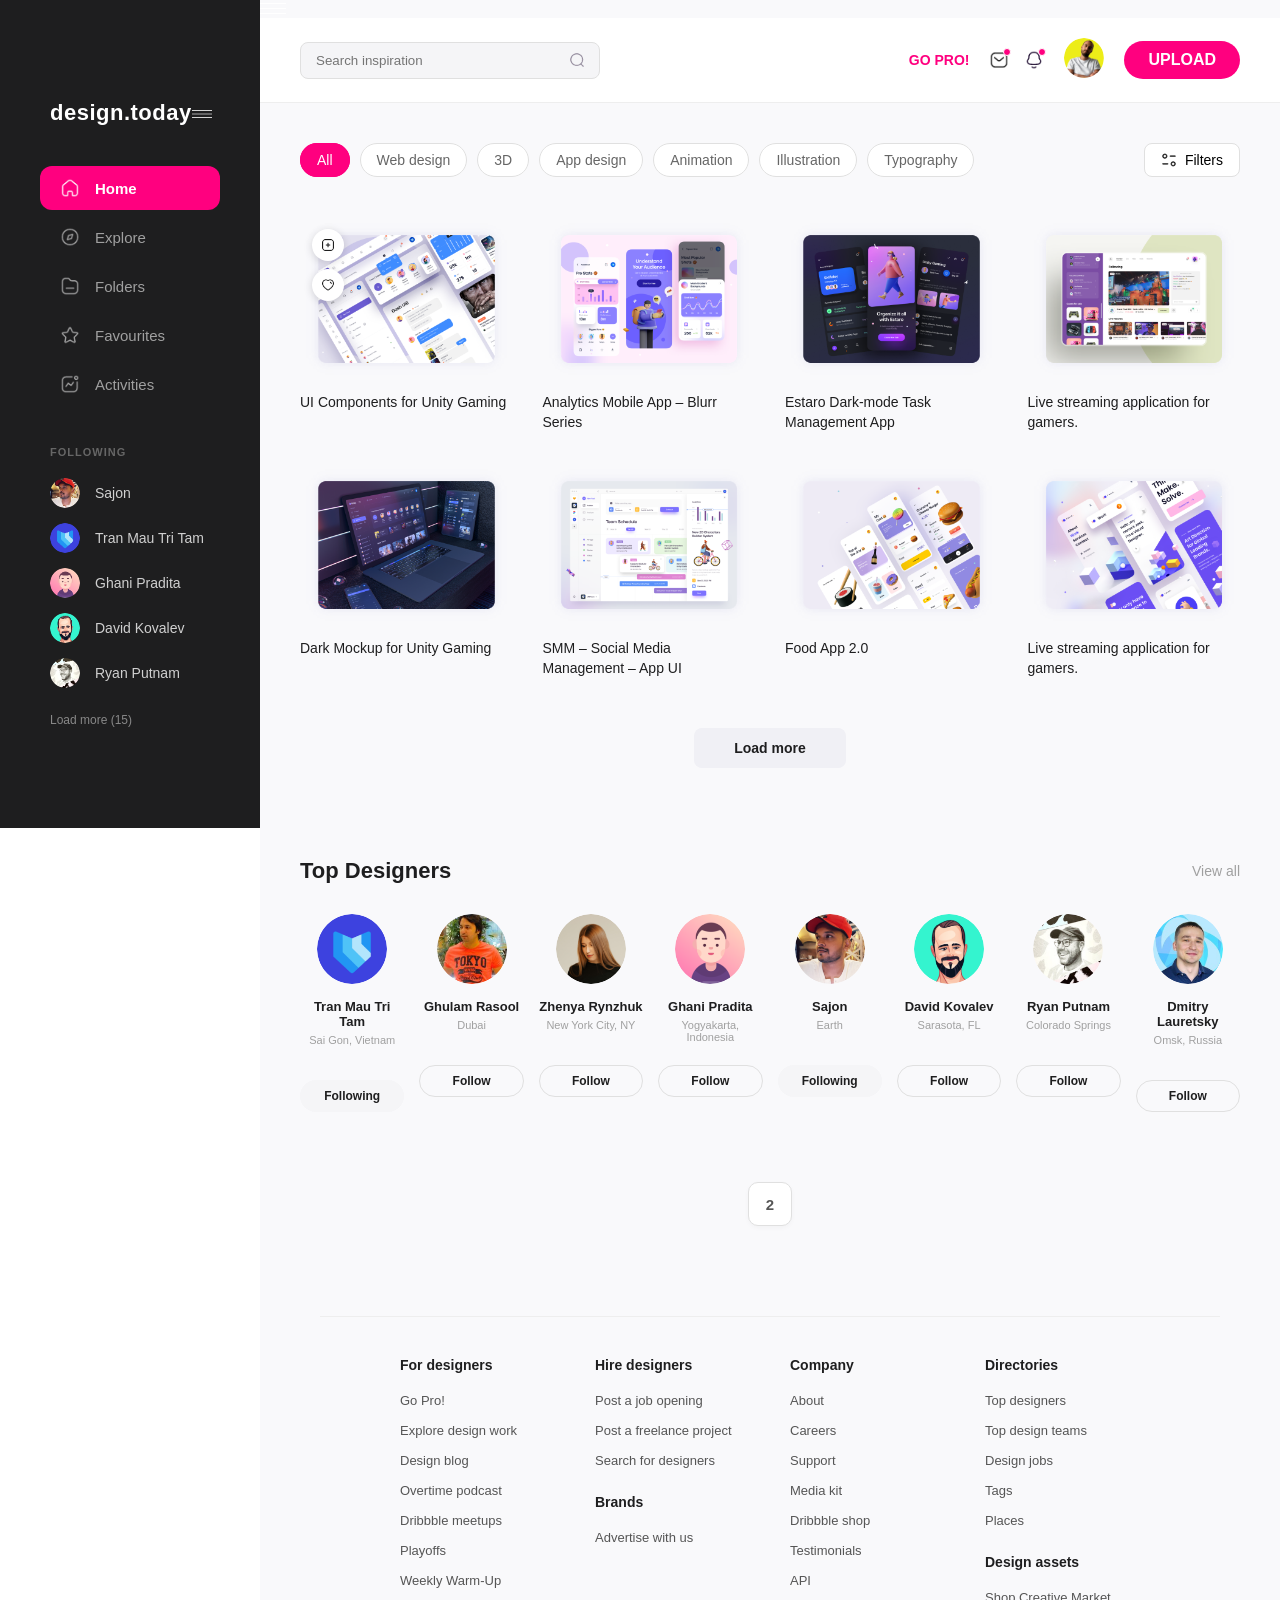
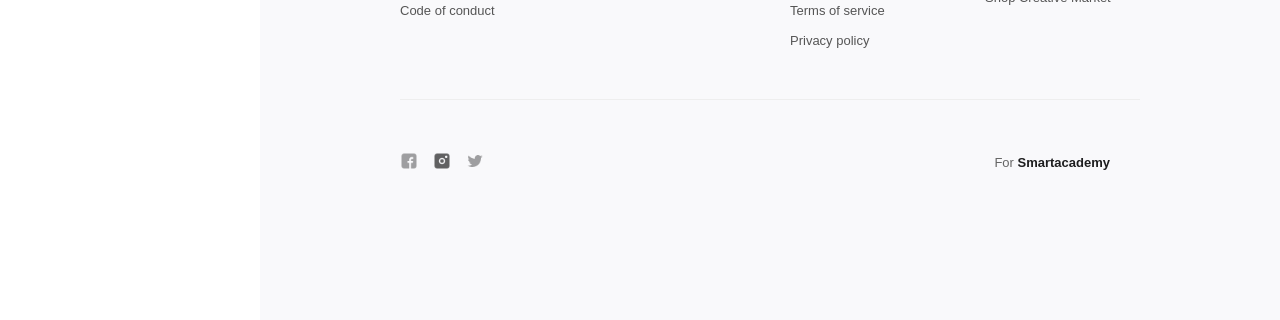
==== commit 5374f9d8: "name check" ====
--- a/index.html
+++ b/index.html
@@ -86,7 +86,7 @@
           <ul>
             <li>
               <a href="#">
-                <img src="images/sajon.png" alt="Sajon" />
+                <img src="images/Sajon.png" alt="Sajon" />
                 <span>Sajon</span>
               </a>
             </li>
@@ -98,19 +98,19 @@
             </li>
             <li>
               <a href="#">
-                <img src="images/ghani.png" alt="Ghani" />
+                <img src="images/Ghani.png" alt="Ghani" />
                 <span>Ghani Pradita</span>
               </a>
             </li>
             <li>
               <a href="#">
-                <img src="images/david.png" alt="David" />
+                <img src="images/David.png" alt="David" />
                 <span>David Kovalev</span>
               </a>
             </li>
             <li>
               <a href="#">
-                <img src="images/ryan.png" alt="Ryan" />
+                <img src="images/Ryan.png" alt="Ryan" />
                 <span>Ryan Putnam</span>
               </a>
             </li>
